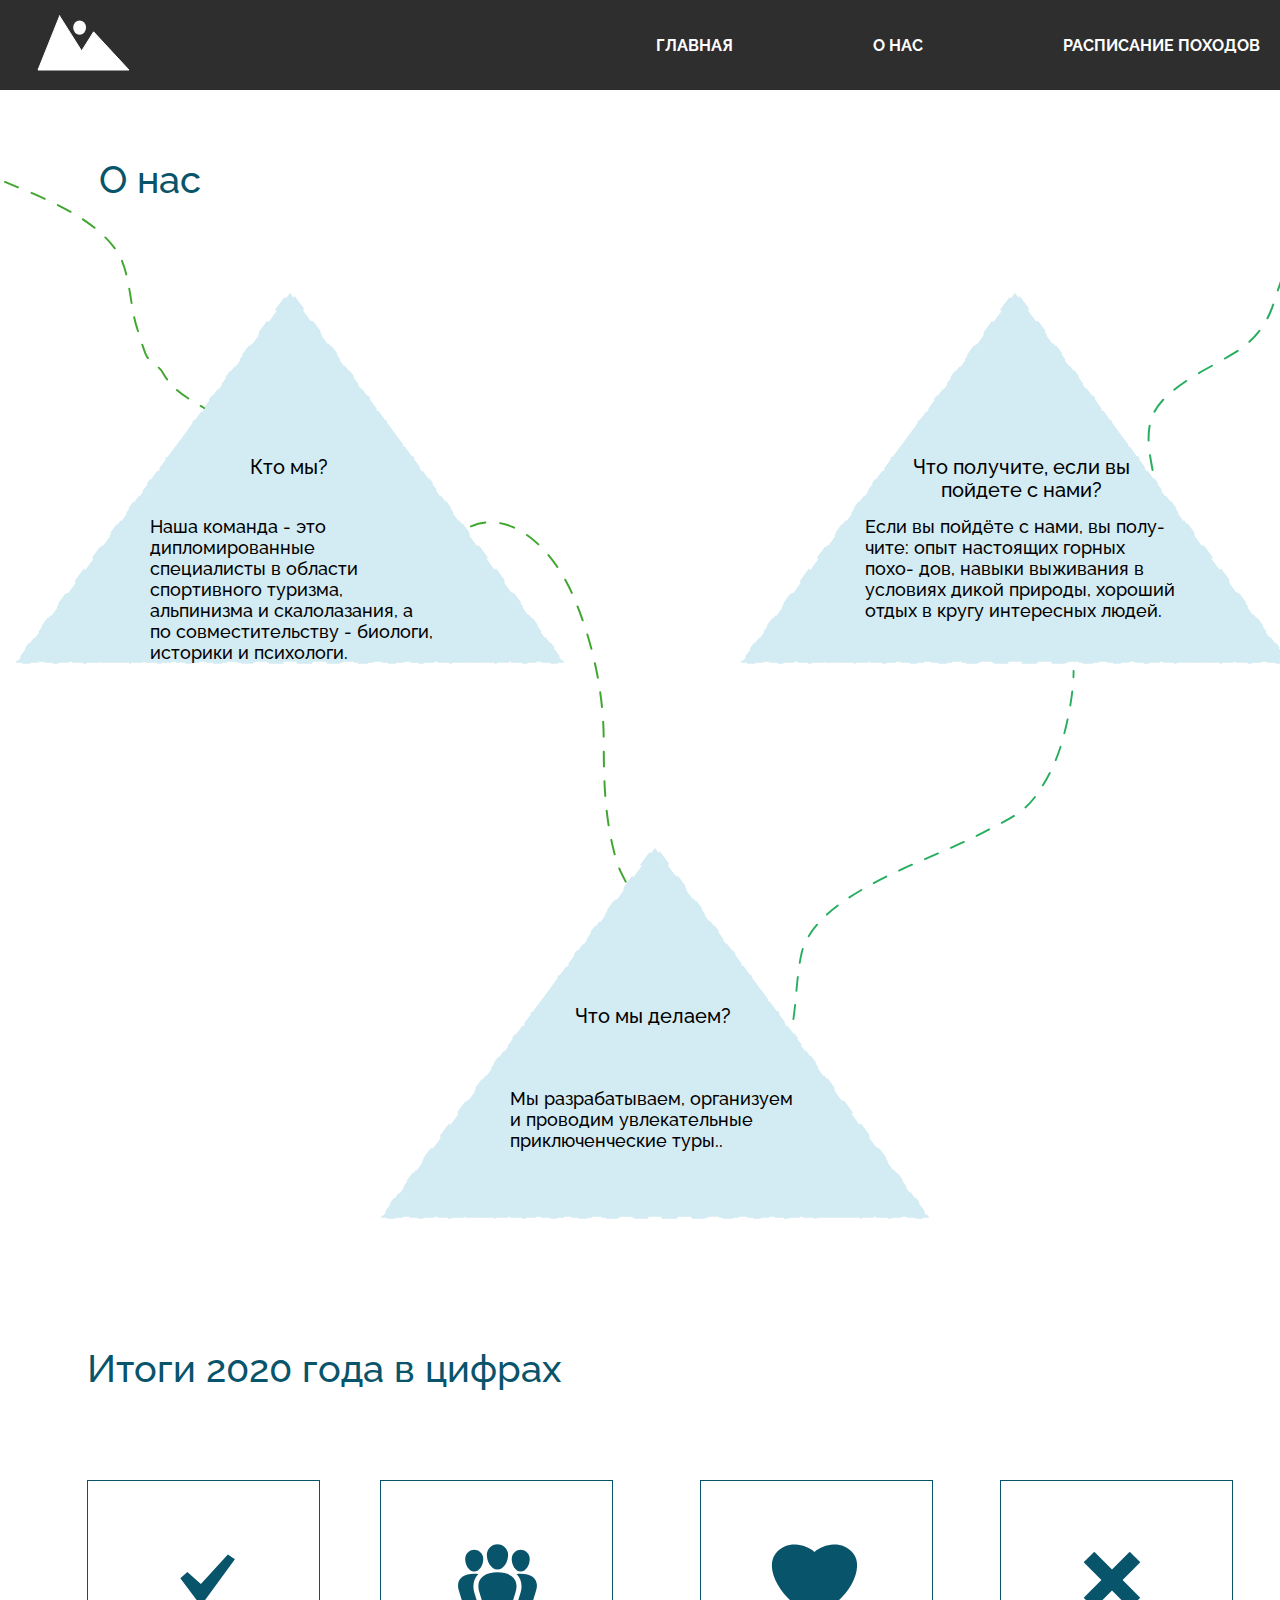
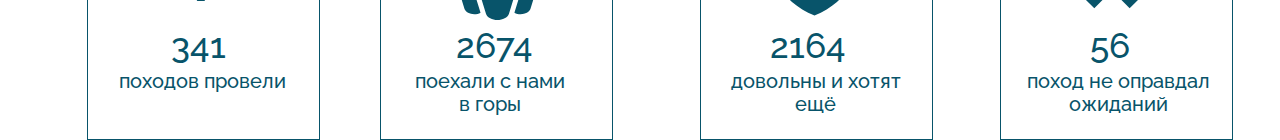
==== about.html @ ad75d4ee "Create about.html" ====
<!DOCTYPE html>
<html lang="en" dir="ltr">
<head>
    <meta name="viewport" content="width=device-width, initial-scale=1">
    <meta name="author" content="">
    <link rel="stylesheet" href="stylesheets/style1.css">
    <link rel="preconnect" href="https://fonts.gstatic.com">
    <title>О нас-Турпоход в горы</title>
</head>
<style media="screen">

</style>

<body>
  <section>
<header>
 <div class="logo">
   <a href="index.html"><img src="images/logo.svg"></a>
 </div>
 <nav>
 <ul>
   <li><a href="index.html">Главная</a></li>
   <li><a href="onas.html">О нас</a></li>
   <li><a href="raspisan.html">Расписание походов</a></li>
 </ul>
 </nav>
</header>
</section>

<h1 class="h1">О нас</h1>
<img class="tr1" src="images/tr1.svg" alt="">
<img class="tr2" src="images/tr2.svg" alt="">
<img class="tr3" src="images/tr3.svg" alt="">

<img class="lin1" src="images/lin1.svg" alt="">
<img class="lin2" src="images/lin2.svg" alt="">
<img class="lin3" src="images/lin3.svg" alt="">
<img class="lin4" src="images/lin4.svg" alt="">

<h1 class="h12">Итоги 2020 года в цифрах</h1>

<img class="it1" src="images/it1.svg" alt="">
<img class="it2" src="images/it2.svg" alt="">
<img class="it3" src="images/it3.svg" alt="">
<img class="it4" src="images/it4.svg" alt="">

<img class="qal" src="images/qal.svg" alt="">
<img class="lud" src="images/lud.svg" alt="">
<img class="ser" src="images/ser.svg" alt="">
<img class="iks" src="images/iks.svg" alt="">


<h4 class="h41">Кто мы?</h4>
<h4 class="h42">Что мы делаем?</h4>
<h4 class="h43">Что получите, если вы пойдете с нами?</h4>
<p class="slv1">Наша команда - это дипломированные специалисты в области спортивного туризма, альпинизма и скалолазания, а по совместительству - биологи, историки и психологи.</p>
<p class="slv2">Мы разрабатываем, организуем и проводим увлекательные приключенческие туры..</p>
<p class="slv3">Если вы пойдёте с нами, вы полу- чите: опыт настоящих горных похо- дов, навыки выживания в условиях дикой природы, хороший отдых в кругу интересных людей.</p>

<p class="n1">341</p>
<p class="n2">2674</p>
<p class="n3">2164</p>
<p class="n4">56</p>

<p class="slv4">походов провели</p>
<p class="slv5">поехали с нами в горы</p>
<p class="slv6">довольны и хотят ещё</p>
<p class="slv7">поход не оправдал ожиданий</p>

</body>
</html>
---- stylesheets/style1.css ----
@import 'reset.css';
@import url('https://fonts.googleapis.com/css2?family=Raleway:wght@500&display=swap');
@import 'layout1.css';
@import "content.css";
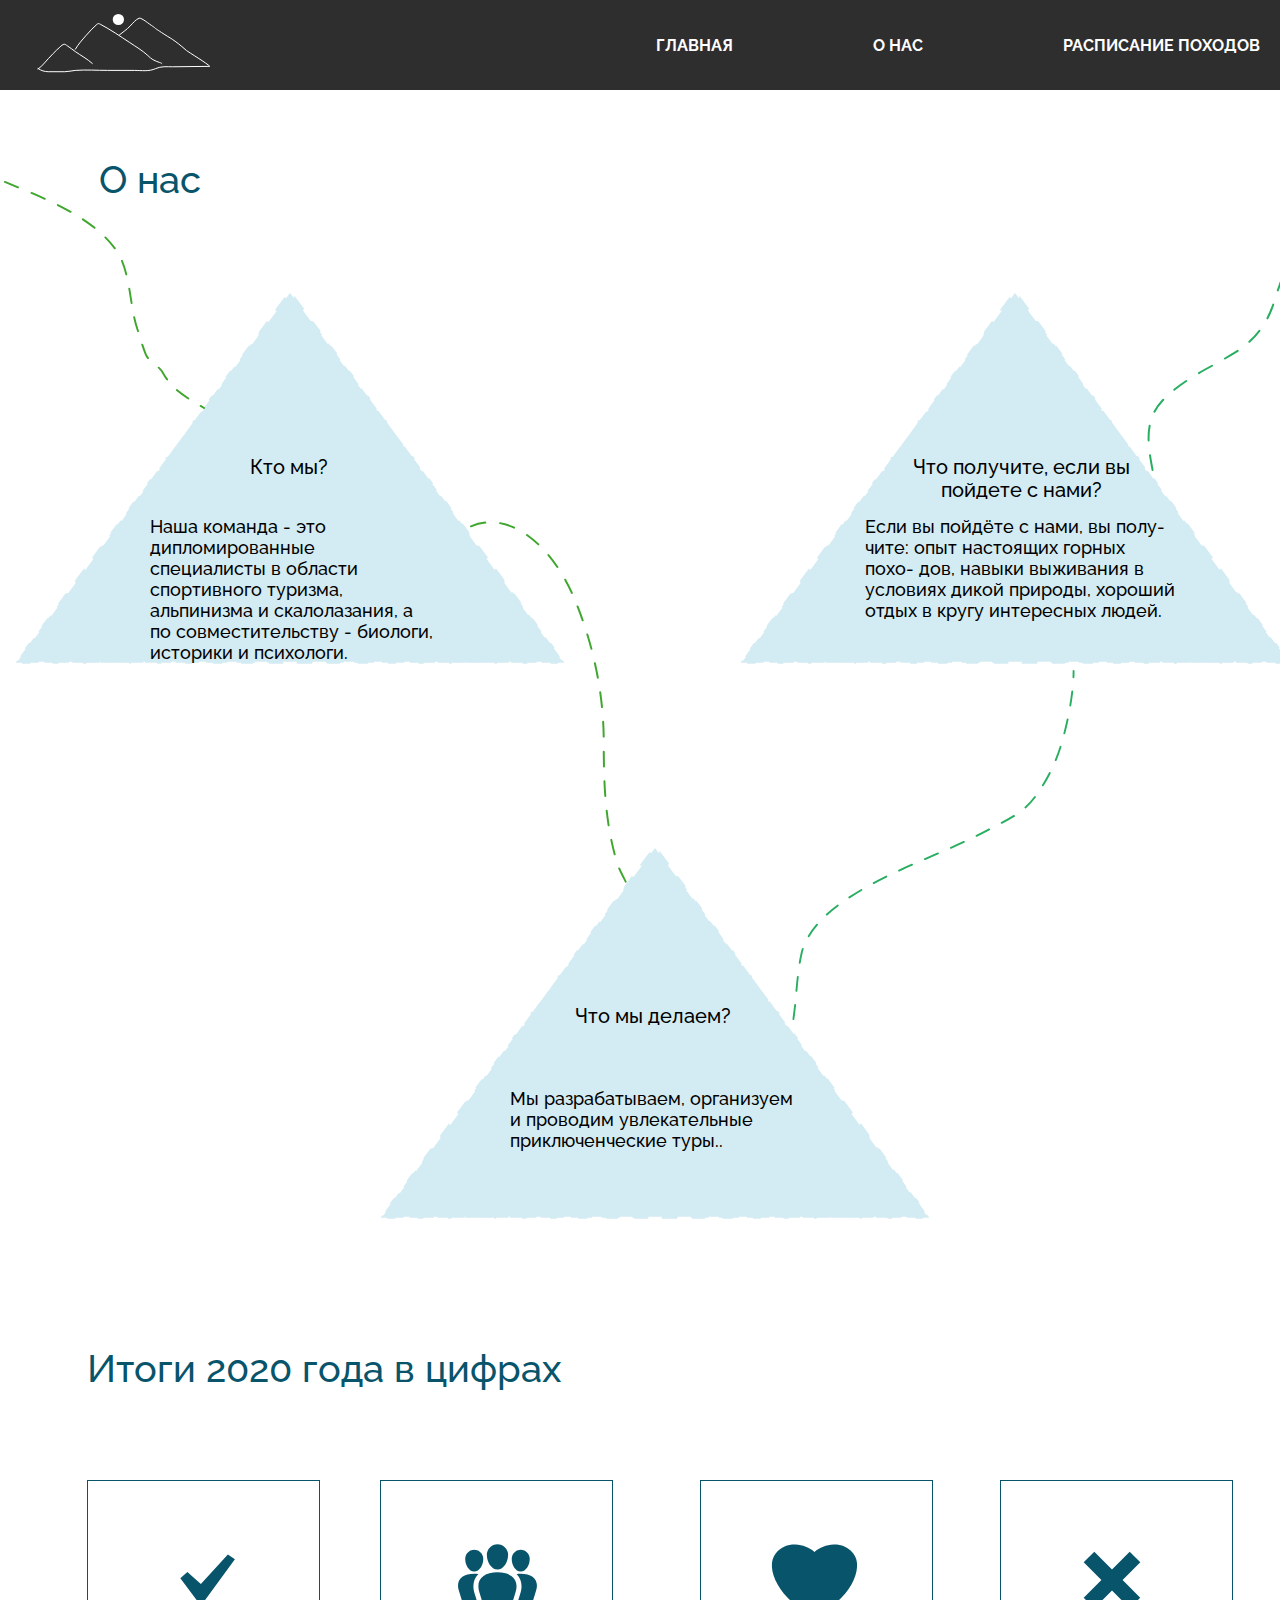
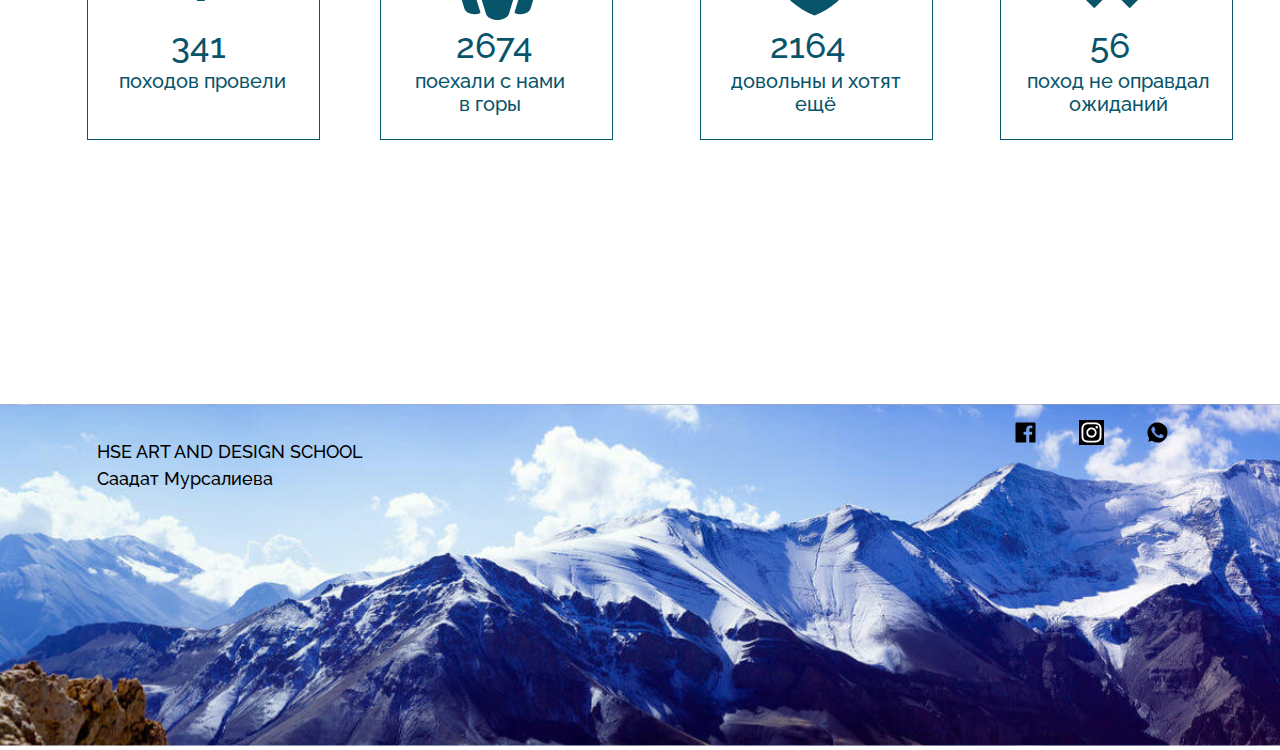
==== commit df7a2fa9: "Update about.html" ====
--- a/about.html
+++ b/about.html
@@ -67,5 +67,16 @@
 <p class="slv6">довольны и хотят ещё</p>
 <p class="slv7">поход не оправдал ожиданий</p>
 
+<footer>
+  <img class="qora4" src="images/qora4.svg" alt="">
+  <img class="iconf" src="images/iconf.svg" alt="">
+  <img class="iconi" src="images/iconi.svg" alt="">
+  <img class="iconw" src="images/iconw.svg" alt="">
+
+  <p class="hse">HSE ART AND DESIGN SCHOOL</p>
+  <p class="name">Саадат Мурсалиева</p>
+
+</footer>
+
 </body>
 </html>
